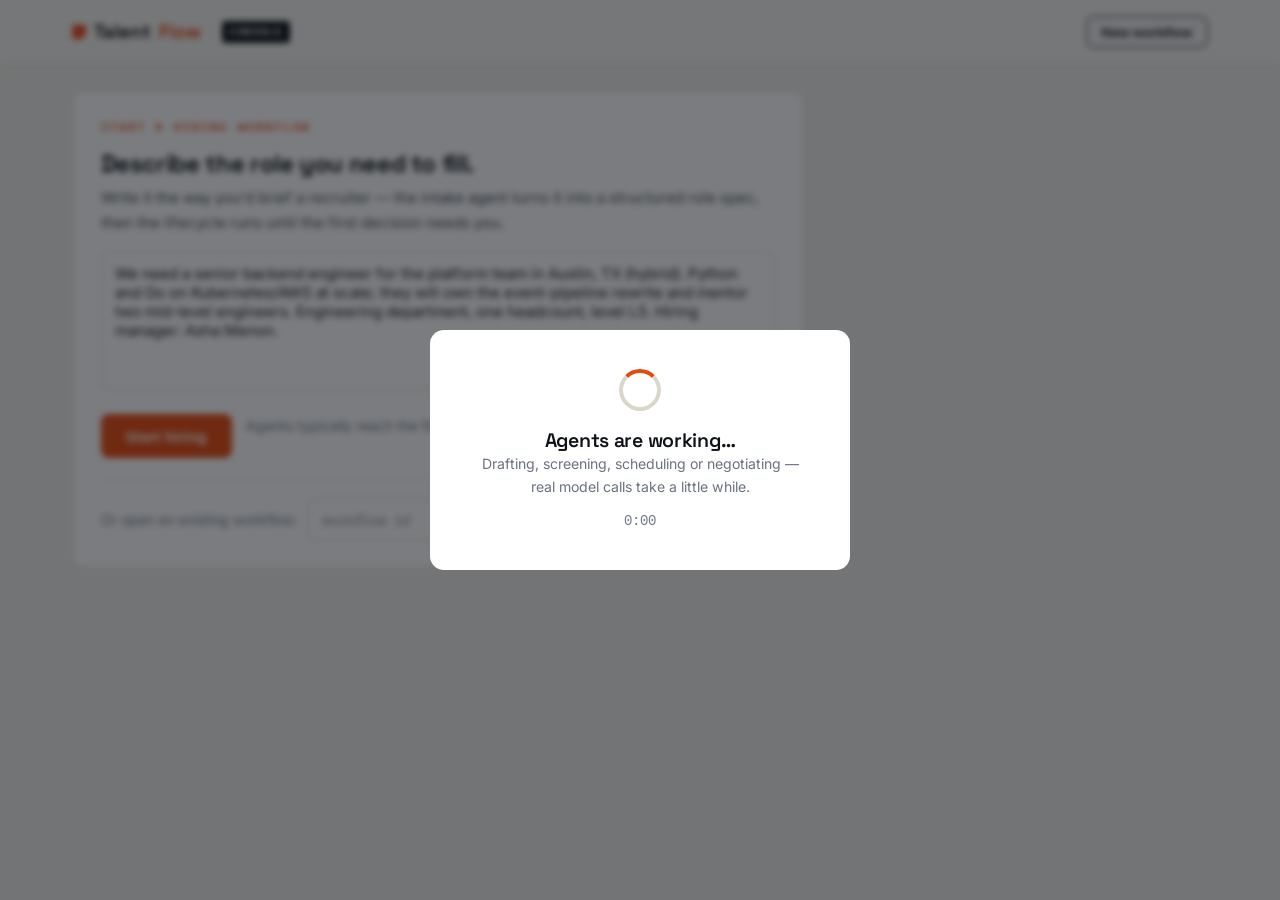
==== website/app/index.html @ c5341d3f "Add TalentFlow Console: product UI for running workflows and answering gates - website/app/: single-" ====
<!DOCTYPE html>
<html lang="en">
<head>
  <meta charset="UTF-8">
  <meta name="viewport" content="width=device-width, initial-scale=1.0">
  <title>Console — TalentFlow</title>
  <meta name="description" content="TalentFlow Console: run hiring workflows and answer human gates.">
  <link rel="preconnect" href="https://fonts.googleapis.com">
  <link href="https://fonts.googleapis.com/css2?family=Space+Grotesk:wght@500;600;700&family=Inter:wght@400;500;600&family=IBM+Plex+Mono:wght@400;600&display=swap" rel="stylesheet">
  <link rel="stylesheet" href="../assets/css/style.css">
  <link rel="stylesheet" href="app.css">
</head>
<body>

<header class="nav">
  <div class="wrap nav-inner">
    <a class="logo" href="../index.html"><span class="mark"></span>Talent<span class="tf-flow">Flow</span>&nbsp;<span class="console-tag">CONSOLE</span></a>
    <div class="console-meta">
      <span id="wf-badge" class="wf-badge" hidden></span>
      <button id="btn-new" class="btn btn-ghost btn-sm">New workflow</button>
    </div>
  </div>
</header>

<main class="wrap console-grid">

  <!-- LEFT: action area -->
  <div class="col-main">

    <!-- Start form -->
    <section id="panel-start" class="card panel" hidden>
      <span class="kicker">Start a hiring workflow</span>
      <h2 style="font-size:1.5rem">Describe the role you need to fill.</h2>
      <p class="muted small" style="margin:0.5rem 0 1rem">Write it the way you'd brief a recruiter — the intake agent
      turns it into a structured role spec, then the lifecycle runs until the first decision needs you.</p>
      <textarea id="brief" rows="6"></textarea>
      <div class="btn-row" style="margin-top:1rem">
        <button id="btn-start" class="btn btn-primary">Start hiring</button>
        <span class="muted small">Agents typically reach the first gate in 1–3 minutes.</span>
      </div>
      <div class="load-existing">
        <span class="muted small">Or open an existing workflow:</span>
        <input id="load-id" placeholder="workflow id" class="mono">
        <button id="btn-load" class="btn btn-ghost btn-sm">Open</button>
      </div>
    </section>

    <!-- Pending human action -->
    <section id="panel-action" class="card panel gate-panel" hidden>
      <div class="gate-head">
        <span class="kicker" style="margin-bottom:0.2rem">⏸ Your decision is needed</span>
        <h2 id="action-title" style="font-size:1.4rem"></h2>
        <p id="action-assignee" class="mono small muted"></p>
      </div>
      <p id="action-summary"></p>
      <div id="action-body"></div>
    </section>

    <!-- Outcome -->
    <section id="panel-outcome" class="card panel" hidden>
      <span class="kicker">Workflow complete</span>
      <h2 id="outcome-title" style="font-size:1.6rem"></h2>
      <p id="outcome-summary" style="margin-top:0.6rem"></p>
    </section>

    <!-- Timeline -->
    <section id="panel-timeline" class="card panel" hidden>
      <div class="panel-titlebar">
        <h3>Audit timeline</h3>
        <span id="timeline-stats" class="muted small"></span>
      </div>
      <div id="timeline" class="timeline"></div>
    </section>
  </div>

  <!-- RIGHT: pipeline + artifacts -->
  <aside class="col-side">
    <section id="panel-pipeline" class="card panel" hidden>
      <h3 style="margin-bottom:0.9rem">Pipeline</h3>
      <ol id="stepper" class="stepper"></ol>
    </section>
    <section id="panel-artifacts" class="card panel" hidden>
      <h3 style="margin-bottom:0.9rem">Artifacts</h3>
      <div id="artifacts"></div>
    </section>
  </aside>
</main>

<!-- Busy overlay -->
<div id="busy" class="busy" hidden>
  <div class="busy-card">
    <div class="spinner"></div>
    <h3 id="busy-msg">Agents are working…</h3>
    <p class="muted small">Drafting, screening, scheduling or negotiating — real model calls take a little while.</p>
    <p class="mono small" id="busy-timer">0:00</p>
  </div>
</div>

<div id="toast" class="toast" hidden></div>

<script src="app.js"></script>
</body>
</html>
---- website/assets/css/style.css ----
/* ============================================================
   TalentFlow — product site design system
   Editorial-industrial: paper ground, ink type, vermilion for
   human judgement, green for agent autonomy.
   ============================================================ */

:root {
  --paper: #f6f5f0;
  --card: #ffffff;
  --ink: #0e1116;
  --ink-soft: #3c424c;
  --muted: #6b7280;
  --line: #d9d6cb;
  --accent: #e8490f;          /* human gates / CTAs */
  --accent-dark: #c23a09;
  --agent: #0e8a5f;           /* autonomous agents */
  --agent-soft: #e3f2eb;
  --human-soft: #fdeae0;
  --system: #2563eb;
  --dark: #0e1116;
  --dark-card: #161b23;
  --dark-line: #2a313c;
  --dark-text: #e8e6df;
  --dark-muted: #9aa3b2;
  --radius: 10px;
  --maxw: 1180px;
  --font-display: "Space Grotesk", "Inter", system-ui, sans-serif;
  --font-body: "Inter", system-ui, -apple-system, sans-serif;
  --font-mono: "IBM Plex Mono", ui-monospace, "SF Mono", Menlo, monospace;
}

* { box-sizing: border-box; margin: 0; padding: 0; }

html { scroll-behavior: smooth; }

body {
  font-family: var(--font-body);
  background: var(--paper);
  color: var(--ink);
  line-height: 1.65;
  font-size: 16.5px;
  -webkit-font-smoothing: antialiased;
}

img, svg { max-width: 100%; }

a { color: inherit; }

::selection { background: var(--accent); color: #fff; }

/* ---------- typography ---------- */

h1, h2, h3, h4 { font-family: var(--font-display); line-height: 1.12; letter-spacing: -0.015em; }
h1 { font-size: clamp(2.4rem, 5.4vw, 4.1rem); font-weight: 700; }
h2 { font-size: clamp(1.7rem, 3.2vw, 2.5rem); font-weight: 700; }
h3 { font-size: 1.22rem; font-weight: 600; }
h4 { font-size: 1.02rem; font-weight: 600; }

.kicker {
  font-family: var(--font-mono);
  font-size: 0.74rem;
  font-weight: 600;
  letter-spacing: 0.18em;
  text-transform: uppercase;
  color: var(--accent);
  display: block;
  margin-bottom: 0.9rem;
}

.lede { font-size: 1.18rem; color: var(--ink-soft); max-width: 46em; }

.muted { color: var(--muted); }
.small { font-size: 0.88rem; }

code, .mono { font-family: var(--font-mono); font-size: 0.86em; }

/* ---------- layout primitives ---------- */

.wrap { max-width: var(--maxw); margin: 0 auto; padding: 0 1.4rem; }

section { padding: 4.6rem 0; }
section.tight { padding: 3rem 0; }

.section-head { max-width: 52em; margin-bottom: 2.6rem; }
.section-head p { margin-top: 0.9rem; color: var(--ink-soft); }

.grid { display: grid; gap: 1.1rem; }
.cols-2 { grid-template-columns: repeat(2, 1fr); }
.cols-3 { grid-template-columns: repeat(3, 1fr); }
.cols-4 { grid-template-columns: repeat(4, 1fr); }

@media (max-width: 980px) {
  .cols-3, .cols-4 { grid-template-columns: repeat(2, 1fr); }
}
@media (max-width: 640px) {
  .cols-2, .cols-3, .cols-4 { grid-template-columns: 1fr; }
  section { padding: 3.2rem 0; }
}

/* ---------- nav ---------- */

.nav {
  position: sticky; top: 0; z-index: 50;
  background: rgba(246, 245, 240, 0.92);
  backdrop-filter: blur(8px);
  border-bottom: 1px solid var(--line);
}

.nav-inner {
  display: flex; align-items: center; justify-content: space-between;
  height: 64px;
}

.logo {
  font-family: var(--font-display);
  font-weight: 700; font-size: 1.18rem; text-decoration: none;
  display: flex; align-items: center; gap: 0.5rem;
}
.logo .mark {
  width: 14px; height: 14px; background: var(--accent);
  display: inline-block; clip-path: polygon(0 0, 100% 0, 100% 65%, 65% 100%, 0 100%);
}
.logo .tf-flow { color: var(--accent); }

.nav-links { display: flex; align-items: center; gap: 1.7rem; list-style: none; }
.nav-links a {
  text-decoration: none; font-size: 0.93rem; font-weight: 500; color: var(--ink-soft);
  padding: 0.3rem 0; border-bottom: 2px solid transparent;
}
.nav-links a:hover { color: var(--ink); }
.nav-links a.active { color: var(--ink); border-bottom-color: var(--accent); }

.nav-toggle { display: none; background: none; border: 1px solid var(--line); border-radius: 6px;
  font-size: 1.2rem; padding: 0.15rem 0.6rem; cursor: pointer; }

@media (max-width: 860px) {
  .nav-toggle { display: block; }
  .nav-links {
    display: none; position: absolute; top: 64px; left: 0; right: 0;
    flex-direction: column; align-items: flex-start; gap: 0;
    background: var(--paper); border-bottom: 1px solid var(--line); padding: 0.6rem 1.4rem 1rem;
  }
  .nav-links.open { display: flex; }
  .nav-links li { width: 100%; }
  .nav-links a { display: block; padding: 0.65rem 0; }
}

/* ---------- buttons ---------- */

.btn {
  display: inline-block; text-decoration: none; font-weight: 600; font-size: 0.95rem;
  padding: 0.78rem 1.5rem; border-radius: 8px; border: 1.5px solid transparent;
  transition: transform 0.12s ease, background 0.12s ease;
}
.btn:hover { transform: translateY(-1px); }
.btn-primary { background: var(--accent); color: #fff; }
.btn-primary:hover { background: var(--accent-dark); }
.btn-ghost { border-color: var(--ink); color: var(--ink); }
.btn-ghost:hover { background: var(--ink); color: var(--paper); }
.btn-row { display: flex; gap: 0.9rem; flex-wrap: wrap; }

.dark .btn-ghost { border-color: var(--dark-text); color: var(--dark-text); }
.dark .btn-ghost:hover { background: var(--dark-text); color: var(--ink); }

/* ---------- hero ---------- */

.hero { padding: 6rem 0 4.5rem; border-bottom: 1px solid var(--line); }
.hero h1 { max-width: 13.5em; margin-bottom: 1.3rem; }
.hero h1 em { font-style: normal; color: var(--accent); }
.hero .lede { margin-bottom: 2.2rem; }

.page-hero { padding: 4.6rem 0 3.4rem; border-bottom: 1px solid var(--line); }
.page-hero h1 { font-size: clamp(2rem, 4.2vw, 3.2rem); margin-bottom: 1rem; max-width: 17em; }

/* ---------- stat strip ---------- */

.stats { display: grid; grid-template-columns: repeat(4, 1fr); border: 1px solid var(--line);
  border-radius: var(--radius); overflow: hidden; background: var(--card); }
.stat { padding: 1.5rem 1.4rem; border-left: 1px solid var(--line); }
.stat:first-child { border-left: none; }
.stat .num { font-family: var(--font-display); font-size: 2rem; font-weight: 700; display: block; }
.stat .num span { color: var(--accent); }
.stat .lbl { font-size: 0.86rem; color: var(--muted); }
@media (max-width: 860px) {
  .stats { grid-template-columns: repeat(2, 1fr); }
  .stat:nth-child(3) { border-left: none; }
  .stat { border-top: 1px solid var(--line); }
  .stat:nth-child(-n+2) { border-top: none; }
}

/* ---------- cards ---------- */

.card {
  background: var(--card); border: 1px solid var(--line); border-radius: var(--radius);
  padding: 1.5rem 1.45rem;
}
.card h3 { margin-bottom: 0.55rem; }
.card p { font-size: 0.94rem; color: var(--ink-soft); }
.card .tag-row { margin-top: 0.9rem; }

.card-num {
  font-family: var(--font-mono); font-size: 0.78rem; color: var(--muted);
  display: block; margin-bottom: 0.7rem;
}

/* ---------- tags / chips ---------- */

.tag {
  display: inline-block; font-family: var(--font-mono); font-size: 0.7rem; font-weight: 600;
  letter-spacing: 0.06em; text-transform: uppercase; padding: 0.22rem 0.55rem;
  border-radius: 99px; margin: 0 0.3rem 0.3rem 0;
}
.tag-agent { background: var(--agent-soft); color: var(--agent); }
.tag-human { background: var(--human-soft); color: var(--accent-dark); }
.tag-system { background: #e4ecfb; color: var(--system); }
.tag-plain { background: #ecebe4; color: var(--ink-soft); }

/* ---------- lifecycle flow diagram ---------- */

.flow { display: grid; gap: 0.7rem; }
.flow-step {
  display: grid; grid-template-columns: 52px 1fr auto; gap: 1.1rem; align-items: center;
  background: var(--card); border: 1px solid var(--line); border-radius: var(--radius);
  padding: 1rem 1.2rem; position: relative;
}
.flow-step::after {
  content: "▾"; position: absolute; left: 24px; bottom: -1.05rem; color: var(--muted);
  font-size: 0.85rem; z-index: 1;
}
.flow-step:last-child::after { content: none; }
.flow-idx {
  font-family: var(--font-mono); font-weight: 600; font-size: 0.85rem;
  width: 42px; height: 42px; border-radius: 50%; display: flex; align-items: center;
  justify-content: center; border: 1.5px solid var(--ink); background: var(--paper);
}
.flow-step.is-human .flow-idx { border-color: var(--accent); color: var(--accent-dark); background: var(--human-soft); }
.flow-step.is-agent .flow-idx { border-color: var(--agent); color: var(--agent); background: var(--agent-soft); }
.flow-body h4 { margin-bottom: 0.15rem; }
.flow-body p { font-size: 0.9rem; color: var(--ink-soft); }
.flow-side { text-align: right; }
@media (max-width: 700px) {
  .flow-step { grid-template-columns: 42px 1fr; }
  .flow-side { display: none; }
}

/* ---------- gate (HITL) blocks ---------- */

.gate {
  border-left: 4px solid var(--accent); background: var(--card);
  border-radius: 0 var(--radius) var(--radius) 0; border-top: 1px solid var(--line);
  border-right: 1px solid var(--line); border-bottom: 1px solid var(--line);
  padding: 1.3rem 1.4rem;
}
.gate h3 { display: flex; gap: 0.55rem; align-items: baseline; }
.gate .gate-owner { font-family: var(--font-mono); font-size: 0.74rem; color: var(--muted); text-transform: uppercase; letter-spacing: 0.1em; }
.gate p { font-size: 0.93rem; color: var(--ink-soft); margin-top: 0.45rem; }
.gate code { background: #f1efe7; padding: 0.1rem 0.35rem; border-radius: 4px; }

/* ---------- dark sections ---------- */

.dark { background: var(--dark); color: var(--dark-text); }
.dark .kicker { color: #ff7a45; }
.dark .lede, .dark .section-head p { color: var(--dark-muted); }
.dark .card { background: var(--dark-card); border-color: var(--dark-line); }
.dark .card p { color: var(--dark-muted); }
.dark .muted { color: var(--dark-muted); }
.dark table th { color: var(--dark-muted); border-color: var(--dark-line); }
.dark table td { border-color: var(--dark-line); }

/* ---------- code blocks ---------- */

pre {
  background: #10151c; color: #dbe3ee; border-radius: var(--radius);
  border: 1px solid #232b36; padding: 1.2rem 1.3rem; overflow-x: auto;
  font-family: var(--font-mono); font-size: 0.82rem; line-height: 1.6;
}
pre .c { color: #6f7d92; }   /* comment */
pre .k { color: #ff8a5c; }   /* keyword */
pre .s { color: #8fd6b3; }   /* string */
pre .f { color: #9bbcf2; }   /* function/field */

.codecap {
  font-family: var(--font-mono); font-size: 0.74rem; color: var(--muted);
  margin: 0.5rem 0 1.6rem; letter-spacing: 0.04em;
}

/* ---------- terminal mock ---------- */

.term {
  background: #0c1117; border-radius: var(--radius); border: 1px solid #222a35;
  overflow: hidden; box-shadow: 0 18px 50px -22px rgba(14, 17, 22, 0.55);
}
.term-bar { background: #161d27; padding: 0.55rem 1rem; display: flex; gap: 0.45rem; align-items: center; }
.term-bar i { width: 11px; height: 11px; border-radius: 50%; background: #2c3543; display: inline-block; }
.term-bar i:first-child { background: #e8490f; }
.term-bar span { font-family: var(--font-mono); font-size: 0.72rem; color: #5d6b7e; margin-left: 0.6rem; }
.term pre { border: none; border-radius: 0; margin: 0; background: transparent; font-size: 0.79rem; }
.term .g { color: #4cc38a; } .term .y { color: #f5b042; } .term .b { color: #6ea8fe; } .term .dim { color: #5d6b7e; }

/* ---------- tables ---------- */

table { width: 100%; border-collapse: collapse; font-size: 0.93rem; }
th {
  text-align: left; font-family: var(--font-mono); font-size: 0.72rem; font-weight: 600;
  text-transform: uppercase; letter-spacing: 0.1em; color: var(--muted);
  padding: 0.7rem 0.9rem; border-bottom: 2px solid var(--ink);
}
td { padding: 0.78rem 0.9rem; border-bottom: 1px solid var(--line); vertical-align: top; }
tr:last-child td { border-bottom: none; }
.table-card { background: var(--card); border: 1px solid var(--line); border-radius: var(--radius);
  padding: 0.4rem 0.6rem; overflow-x: auto; }
td strong { font-weight: 600; }

/* ---------- split layout ---------- */

.split { display: grid; grid-template-columns: 1fr 1fr; gap: 2.6rem; align-items: center; }
.split.wide-left { grid-template-columns: 1.25fr 1fr; }
@media (max-width: 900px) { .split, .split.wide-left { grid-template-columns: 1fr; } }

/* ---------- pricing ---------- */

.price-card { display: flex; flex-direction: column; }
.price-card .price { font-family: var(--font-display); font-size: 2.1rem; font-weight: 700; margin: 0.7rem 0 0.2rem; }
.price-card .per { color: var(--muted); font-size: 0.85rem; margin-bottom: 1rem; }
.price-card ul { list-style: none; margin: 0.6rem 0 1.4rem; flex: 1; }
.price-card li { font-size: 0.92rem; padding: 0.42rem 0 0.42rem 1.5rem; position: relative; color: var(--ink-soft); }
.price-card li::before { content: "—"; position: absolute; left: 0; color: var(--accent); font-weight: 700; }
.price-card.featured { border: 2px solid var(--accent); position: relative; }
.price-card.featured::before {
  content: "MOST POPULAR"; position: absolute; top: -11px; left: 1.3rem;
  background: var(--accent); color: #fff; font-family: var(--font-mono);
  font-size: 0.64rem; letter-spacing: 0.12em; padding: 0.18rem 0.6rem; border-radius: 99px;
}

/* ---------- FAQ ---------- */

details {
  background: var(--card); border: 1px solid var(--line); border-radius: var(--radius);
  padding: 1.05rem 1.3rem; margin-bottom: 0.7rem;
}
summary { font-weight: 600; cursor: pointer; font-family: var(--font-display); }
details p { margin-top: 0.7rem; color: var(--ink-soft); font-size: 0.95rem; }

/* ---------- CTA band ---------- */

.cta-band { background: var(--ink); color: var(--dark-text); border-radius: 14px; padding: 3.2rem 3rem;
  display: flex; justify-content: space-between; align-items: center; gap: 2rem; flex-wrap: wrap; }
.cta-band h2 { color: #fff; max-width: 16em; }
.cta-band p { color: var(--dark-muted); margin-top: 0.6rem; }

/* ---------- footer ---------- */

footer { background: var(--dark); color: var(--dark-muted); padding: 3.2rem 0 2.4rem; margin-top: 4rem; }
.foot-grid { display: grid; grid-template-columns: 2fr 1fr 1fr 1fr; gap: 2rem; margin-bottom: 2.4rem; }
footer h4 { color: var(--dark-text); font-size: 0.85rem; text-transform: uppercase; letter-spacing: 0.1em; margin-bottom: 0.8rem; }
footer ul { list-style: none; }
footer li { margin-bottom: 0.45rem; }
footer a { color: var(--dark-muted); text-decoration: none; font-size: 0.92rem; }
footer a:hover { color: #fff; }
.foot-note { border-top: 1px solid var(--dark-line); padding-top: 1.4rem; font-size: 0.82rem; display: flex; justify-content: space-between; flex-wrap: wrap; gap: 0.8rem; }
@media (max-width: 800px) { .foot-grid { grid-template-columns: 1fr 1fr; } }

/* ---------- reveal animation ---------- */

.reveal { opacity: 0; transform: translateY(14px); transition: opacity 0.55s ease, transform 0.55s ease; }
.reveal.in { opacity: 1; transform: none; }
@media (prefers-reduced-motion: reduce) { .reveal { opacity: 1; transform: none; transition: none; } }

/* ---------- misc ---------- */

.legend { display: flex; gap: 1.4rem; flex-wrap: wrap; margin: 1.2rem 0 2rem; font-size: 0.85rem; color: var(--ink-soft); }
.legend i { width: 11px; height: 11px; border-radius: 3px; display: inline-block; margin-right: 0.45rem; }
.legend .i-agent { background: var(--agent); }
.legend .i-human { background: var(--accent); }
.legend .i-system { background: var(--system); }

.divider { border: none; border-top: 1px solid var(--line); margin: 0; }

.anchor-offset { scroll-margin-top: 90px; }

/* Console link in the top nav */
.nav-links .nav-console { color: var(--accent-dark); font-weight: 600; }
.nav-links .nav-console:hover { color: var(--accent); }
---- website/app/app.css ----
/* TalentFlow Console — app-specific styles on top of the site design system */

body { background: #efeee8; }

.console-tag {
  font-family: var(--font-mono); font-size: 0.62rem; letter-spacing: 0.14em;
  background: var(--ink); color: #fff; padding: 0.18rem 0.5rem; border-radius: 4px;
}

.console-meta { display: flex; align-items: center; gap: 0.8rem; }
.wf-badge { font-family: var(--font-mono); font-size: 0.78rem; background: var(--card);
  border: 1px solid var(--line); border-radius: 6px; padding: 0.3rem 0.6rem; }
.btn-sm { padding: 0.45rem 0.9rem; font-size: 0.85rem; }

.console-grid {
  display: grid; grid-template-columns: 1.9fr 1fr; gap: 1.2rem;
  padding-top: 1.6rem; padding-bottom: 3rem; align-items: start;
}
@media (max-width: 920px) { .console-grid { grid-template-columns: 1fr; } }

.col-main, .col-side { display: grid; gap: 1.2rem; }

.panel { padding: 1.6rem 1.7rem; }
.panel-titlebar { display: flex; justify-content: space-between; align-items: baseline; margin-bottom: 0.8rem; }

textarea, input, select {
  width: 100%; font-family: var(--font-body); font-size: 0.95rem;
  border: 1.5px solid var(--line); border-radius: 8px; padding: 0.7rem 0.85rem;
  background: #fff; color: var(--ink); resize: vertical;
}
textarea:focus, input:focus, select:focus { outline: 2px solid var(--accent); border-color: transparent; }

.load-existing { display: flex; gap: 0.6rem; align-items: center; margin-top: 1.3rem;
  padding-top: 1.1rem; border-top: 1px dashed var(--line); flex-wrap: wrap; }
.load-existing input { width: 220px; }

/* gate panel */
.gate-panel { border-left: 5px solid var(--accent); }
#action-summary { color: var(--ink-soft); margin: 0.6rem 0 1rem; }

.jd-box {
  background: #fff; border: 1px solid var(--line); border-radius: 8px;
  padding: 1.1rem 1.3rem; max-height: 420px; overflow-y: auto; margin-bottom: 1.1rem;
  font-size: 0.92rem;
}
.jd-box h1, .jd-box h2, .jd-box h3 { font-size: 1.05rem; margin: 0.9rem 0 0.35rem; }
.jd-box ul { margin: 0.3rem 0 0.6rem 1.2rem; }
.jd-box p { margin: 0.45rem 0; }

.field-row { display: flex; gap: 0.8rem; align-items: center; margin: 0.7rem 0; flex-wrap: wrap; }
.field-row label { font-size: 0.88rem; font-weight: 600; }
.field-row input { width: 160px; }

.cand-card {
  background: #fff; border: 1px solid var(--line); border-radius: 8px;
  padding: 0.9rem 1.1rem; margin-bottom: 0.7rem;
}
.cand-card .cand-top { display: flex; justify-content: space-between; align-items: baseline; gap: 0.8rem; flex-wrap: wrap; }
.cand-card h4 { font-size: 1rem; }
.cand-card .score { font-family: var(--font-mono); font-size: 0.8rem; color: var(--agent); font-weight: 600; }
.cand-card p { font-size: 0.86rem; color: var(--ink-soft); margin-top: 0.3rem; }
.cand-card .check { display: flex; gap: 0.5rem; align-items: center; margin-top: 0.5rem; }
.cand-card .check input { width: auto; }

/* scorecard grid */
.score-table { width: 100%; border-collapse: collapse; font-size: 0.85rem; margin-bottom: 1rem; }
.score-table th { font-size: 0.66rem; padding: 0.45rem 0.5rem; }
.score-table td { padding: 0.35rem 0.4rem; border-bottom: 1px solid var(--line); }
.score-table select, .score-table input { padding: 0.35rem 0.5rem; font-size: 0.84rem; }
.score-fill-note { font-size: 0.82rem; color: var(--muted); margin-bottom: 0.8rem; }

/* negotiation log */
.nego-log { background: #fff; border: 1px solid var(--line); border-radius: 8px;
  padding: 0.8rem 1rem; font-size: 0.86rem; color: var(--ink-soft); margin-bottom: 1rem; }

/* stepper */
.stepper { list-style: none; }
.stepper li {
  position: relative; padding: 0.42rem 0 0.42rem 1.9rem; font-size: 0.9rem; color: var(--muted);
}
.stepper li::before {
  content: ""; position: absolute; left: 0.45rem; top: 0.78rem;
  width: 9px; height: 9px; border-radius: 50%; background: var(--line);
}
.stepper li::after {
  content: ""; position: absolute; left: 0.78rem; top: 1.45rem; bottom: -0.5rem; width: 1.5px; background: var(--line);
}
.stepper li:last-child::after { display: none; }
.stepper li.done { color: var(--ink-soft); }
.stepper li.done::before { background: var(--agent); }
.stepper li.current { color: var(--ink); font-weight: 600; }
.stepper li.current::before { background: var(--accent); box-shadow: 0 0 0 4px var(--human-soft); }

/* artifacts */
.artifact { margin-bottom: 0.9rem; }
.artifact h4 { font-size: 0.78rem; text-transform: uppercase; letter-spacing: 0.08em; color: var(--muted); margin-bottom: 0.3rem; }
.artifact .mono { font-size: 0.82rem; }

/* timeline */
.timeline { max-height: 460px; overflow-y: auto; }
.tl-row { display: grid; grid-template-columns: 64px 110px 70px 1fr; gap: 0.7rem;
  padding: 0.45rem 0; border-bottom: 1px solid #eceade; font-size: 0.84rem; align-items: baseline; }
.tl-row .t { font-family: var(--font-mono); font-size: 0.74rem; color: var(--muted); }
.tl-row .stage { font-family: var(--font-mono); font-size: 0.74rem; color: var(--ink-soft); }
.tl-actor { font-family: var(--font-mono); font-size: 0.68rem; font-weight: 600; text-transform: uppercase;
  padding: 0.1rem 0.45rem; border-radius: 99px; justify-self: start; }
.tl-actor.agent { background: var(--agent-soft); color: var(--agent); }
.tl-actor.human { background: var(--human-soft); color: var(--accent-dark); }
.tl-actor.system { background: #e4ecfb; color: var(--system); }
.tl-row .what { color: var(--ink-soft); }
.tl-row .what strong { color: var(--ink); font-weight: 600; }

/* busy overlay */
.busy { position: fixed; inset: 0; background: rgba(14, 17, 22, 0.55); backdrop-filter: blur(3px);
  display: flex; align-items: center; justify-content: center; z-index: 100; }
.busy-card { background: var(--card); border-radius: 14px; padding: 2.4rem 3rem; text-align: center; max-width: 420px; }
.spinner { width: 42px; height: 42px; border: 4px solid var(--line); border-top-color: var(--accent);
  border-radius: 50%; margin: 0 auto 1.2rem; animation: spin 0.9s linear infinite; }
@keyframes spin { to { transform: rotate(360deg); } }
#busy-timer { margin-top: 0.6rem; color: var(--muted); }

/* toast */
.toast { position: fixed; bottom: 1.4rem; left: 50%; transform: translateX(-50%);
  background: var(--ink); color: #fff; padding: 0.8rem 1.3rem; border-radius: 8px;
  font-size: 0.9rem; z-index: 110; max-width: 90vw; }
.toast.error { background: #9b1c1c; }

.outcome-hired { color: var(--agent); }
.outcome-other { color: var(--accent-dark); }
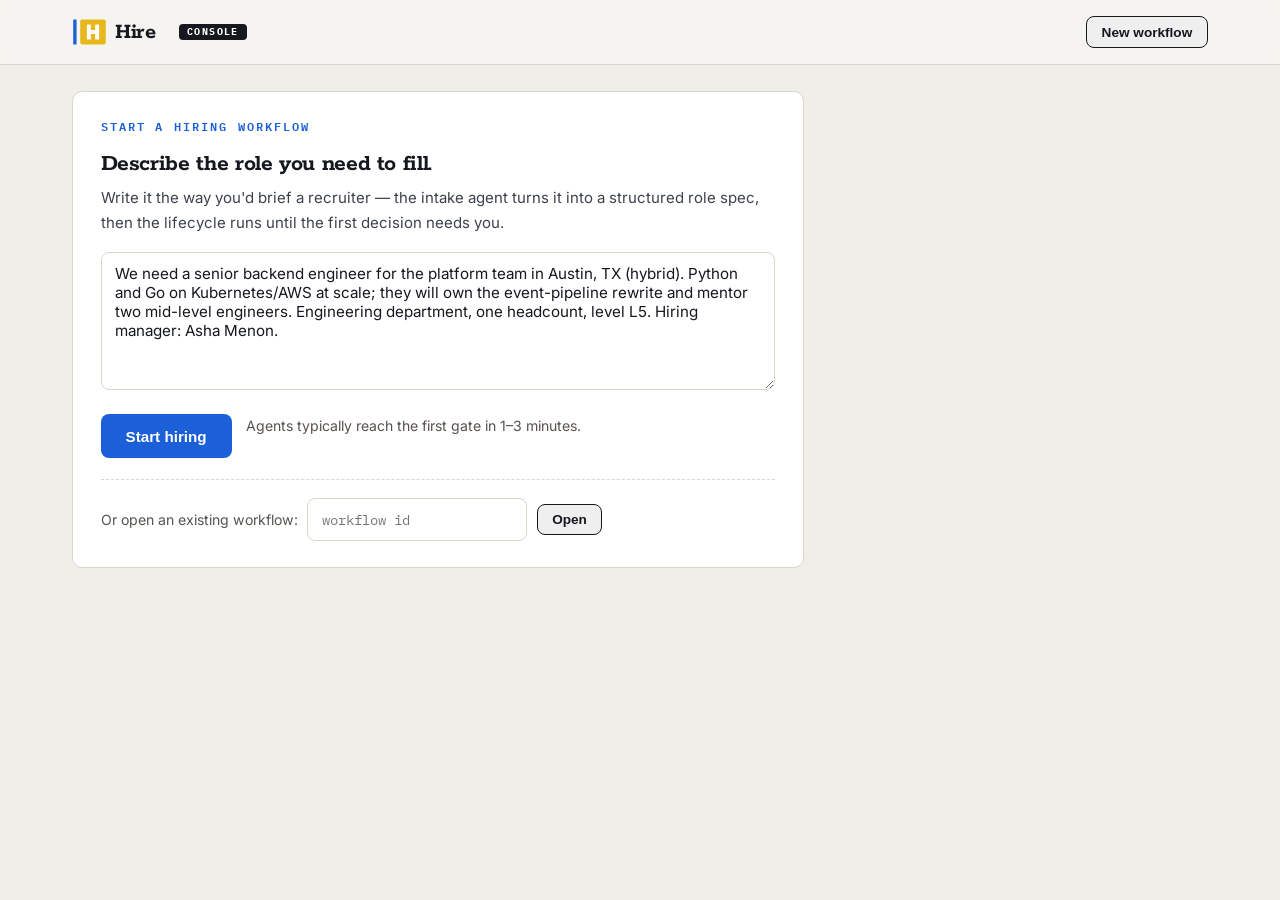
==== commit 9265040d: "Rebrand site to "Hire": new palette, Rokkitt, logo marks, motion - Apply approved 6-color palette (b" ====
--- a/website/app/index.html
+++ b/website/app/index.html
@@ -3,10 +3,12 @@
 <head>
   <meta charset="UTF-8">
   <meta name="viewport" content="width=device-width, initial-scale=1.0">
-  <title>Console — TalentFlow</title>
-  <meta name="description" content="TalentFlow Console: run hiring workflows and answer human gates.">
+  <title>Console — Hire</title>
+  <meta name="description" content="Hire Console: run hiring workflows and answer human gates.">
   <link rel="preconnect" href="https://fonts.googleapis.com">
-  <link href="https://fonts.googleapis.com/css2?family=Space+Grotesk:wght@500;600;700&family=Inter:wght@400;500;600&family=IBM+Plex+Mono:wght@400;600&display=swap" rel="stylesheet">
+  <link href="https://fonts.googleapis.com/css2?family=Rokkitt:wght@500;600;700;800&family=Inter:wght@400;500;600&family=IBM+Plex+Mono:wght@400;600&display=swap" rel="stylesheet">
+  <link rel="icon" type="image/svg+xml" href="../assets/brand/logo-favicon.svg">
+  <link rel="apple-touch-icon" href="../assets/brand/logo-favicon.svg">
   <link rel="stylesheet" href="../assets/css/style.css">
   <link rel="stylesheet" href="app.css">
 </head>
@@ -14,7 +16,7 @@
 
 <header class="nav">
   <div class="wrap nav-inner">
-    <a class="logo" href="../index.html"><span class="mark"></span>Talent<span class="tf-flow">Flow</span>&nbsp;<span class="console-tag">CONSOLE</span></a>
+    <a class="logo" href="../index.html"><img class="brand-mark" src="../assets/brand/logo-mark.svg" alt="" width="34" height="30"><span class="brand-word">Hire</span>&nbsp;<span class="console-tag">CONSOLE</span></a>
     <div class="console-meta">
       <span id="wf-badge" class="wf-badge" hidden></span>
       <button id="btn-new" class="btn btn-ghost btn-sm">New workflow</button>
@@ -92,6 +94,7 @@
     <div class="spinner"></div>
     <h3 id="busy-msg">Agents are working…</h3>
     <p class="muted small">Drafting, screening, scheduling or negotiating — real model calls take a little while.</p>
+    <p class="mono small busy-detail" id="busy-detail" hidden></p>
     <p class="mono small" id="busy-timer">0:00</p>
   </div>
 </div>
--- a/website/assets/css/style.css
+++ b/website/assets/css/style.css
@@ -1,35 +1,56 @@
 /* ============================================================
-   TalentFlow — product site design system
-   Editorial-industrial: paper ground, ink type, vermilion for
-   human judgement, green for agent autonomy.
+   Hire — product site design system
+   Editorial-industrial: paper ground, ink type, gold for the
+   human gates, green for agent autonomy, blue as the brand line.
+   Palette: blue #1B5FD9 · gold #E8B71D · green #3F6F54 ·
+            sky #6E91C8 · stone #57534E · ink #15181E
    ============================================================ */
 
 :root {
   --paper: #f6f5f0;
   --card: #ffffff;
-  --ink: #0e1116;
+  --ink: #15181E;
   --ink-soft: #3c424c;
-  --muted: #6b7280;
+  --muted: #57534E;           /* stone */
   --line: #d9d6cb;
-  --accent: #e8490f;          /* human gates / CTAs */
-  --accent-dark: #c23a09;
-  --agent: #0e8a5f;           /* autonomous agents */
-  --agent-soft: #e3f2eb;
-  --human-soft: #fdeae0;
-  --system: #2563eb;
-  --dark: #0e1116;
-  --dark-card: #161b23;
+
+  --brand: #1B5FD9;           /* blue — brand line, primary action */
+  --brand-dark: #1647a8;
+  --brand-soft: #e6eefb;
+
+  --accent: #1B5FD9;          /* primary CTA / highlight = brand blue */
+  --accent-dark: #1647a8;
+
+  --gold: #E8B71D;            /* human gates / judgement */
+  --gold-dark: #b88c0d;
+  --human-soft: #fbf0cf;
+
+  --agent: #3F6F54;           /* autonomous agents */
+  --agent-soft: #e4efe8;
+
+  --system: #6E91C8;          /* sky — system / integration */
+  --system-soft: #e6edf7;
+
+  --dark: #15181E;
+  --dark-card: #1c2129;
   --dark-line: #2a313c;
   --dark-text: #e8e6df;
   --dark-muted: #9aa3b2;
   --radius: 10px;
   --maxw: 1180px;
-  --font-display: "Space Grotesk", "Inter", system-ui, sans-serif;
+  --font-display: "Rokkitt", Georgia, "Times New Roman", serif;
+  --font-brand: "Rokkitt", Georgia, serif;
   --font-body: "Inter", system-ui, -apple-system, sans-serif;
   --font-mono: "IBM Plex Mono", ui-monospace, "SF Mono", Menlo, monospace;
 }
 
 * { box-sizing: border-box; margin: 0; padding: 0; }
+
+/* The `hidden` attribute must always win, even over class rules that set a
+   `display` value (e.g. flex/grid overlays). Without this, an author rule like
+   `.busy { display: flex }` outranks the UA `[hidden]` rule and the element
+   stays visible despite hidden=true. */
+[hidden] { display: none !important; }
 
 html { scroll-behavior: smooth; }
 
@@ -112,15 +133,12 @@
 }
 
 .logo {
-  font-family: var(--font-display);
-  font-weight: 700; font-size: 1.18rem; text-decoration: none;
-  display: flex; align-items: center; gap: 0.5rem;
-}
-.logo .mark {
-  width: 14px; height: 14px; background: var(--accent);
-  display: inline-block; clip-path: polygon(0 0, 100% 0, 100% 65%, 65% 100%, 0 100%);
-}
-.logo .tf-flow { color: var(--accent); }
+  font-family: var(--font-brand);
+  font-weight: 700; font-size: 1.42rem; text-decoration: none;
+  display: flex; align-items: center; gap: 0.5rem; line-height: 1;
+}
+.logo .brand-mark { height: 30px; width: auto; display: block; }
+.logo .brand-word { letter-spacing: -0.01em; }
 
 .nav-links { display: flex; align-items: center; gap: 1.7rem; list-style: none; }
 .nav-links a {
@@ -211,8 +229,8 @@
   border-radius: 99px; margin: 0 0.3rem 0.3rem 0;
 }
 .tag-agent { background: var(--agent-soft); color: var(--agent); }
-.tag-human { background: var(--human-soft); color: var(--accent-dark); }
-.tag-system { background: #e4ecfb; color: var(--system); }
+.tag-human { background: var(--human-soft); color: var(--gold-dark); }
+.tag-system { background: var(--system-soft); color: #3a567f; }
 .tag-plain { background: #ecebe4; color: var(--ink-soft); }
 
 /* ---------- lifecycle flow diagram ---------- */
@@ -233,7 +251,7 @@
   width: 42px; height: 42px; border-radius: 50%; display: flex; align-items: center;
   justify-content: center; border: 1.5px solid var(--ink); background: var(--paper);
 }
-.flow-step.is-human .flow-idx { border-color: var(--accent); color: var(--accent-dark); background: var(--human-soft); }
+.flow-step.is-human .flow-idx { border-color: var(--gold); color: var(--gold-dark); background: var(--human-soft); }
 .flow-step.is-agent .flow-idx { border-color: var(--agent); color: var(--agent); background: var(--agent-soft); }
 .flow-body h4 { margin-bottom: 0.15rem; }
 .flow-body p { font-size: 0.9rem; color: var(--ink-soft); }
@@ -246,7 +264,7 @@
 /* ---------- gate (HITL) blocks ---------- */
 
 .gate {
-  border-left: 4px solid var(--accent); background: var(--card);
+  border-left: 4px solid var(--gold); background: var(--card);
   border-radius: 0 var(--radius) var(--radius) 0; border-top: 1px solid var(--line);
   border-right: 1px solid var(--line); border-bottom: 1px solid var(--line);
   padding: 1.3rem 1.4rem;
@@ -259,7 +277,7 @@
 /* ---------- dark sections ---------- */
 
 .dark { background: var(--dark); color: var(--dark-text); }
-.dark .kicker { color: #ff7a45; }
+.dark .kicker { color: var(--system); }
 .dark .lede, .dark .section-head p { color: var(--dark-muted); }
 .dark .card { background: var(--dark-card); border-color: var(--dark-line); }
 .dark .card p { color: var(--dark-muted); }
@@ -292,7 +310,7 @@
 }
 .term-bar { background: #161d27; padding: 0.55rem 1rem; display: flex; gap: 0.45rem; align-items: center; }
 .term-bar i { width: 11px; height: 11px; border-radius: 50%; background: #2c3543; display: inline-block; }
-.term-bar i:first-child { background: #e8490f; }
+.term-bar i:first-child { background: var(--gold); }
 .term-bar span { font-family: var(--font-mono); font-size: 0.72rem; color: #5d6b7e; margin-left: 0.6rem; }
 .term pre { border: none; border-radius: 0; margin: 0; background: transparent; font-size: 0.79rem; }
 .term .g { color: #4cc38a; } .term .y { color: #f5b042; } .term .b { color: #6ea8fe; } .term .dim { color: #5d6b7e; }
@@ -371,7 +389,7 @@
 .legend { display: flex; gap: 1.4rem; flex-wrap: wrap; margin: 1.2rem 0 2rem; font-size: 0.85rem; color: var(--ink-soft); }
 .legend i { width: 11px; height: 11px; border-radius: 3px; display: inline-block; margin-right: 0.45rem; }
 .legend .i-agent { background: var(--agent); }
-.legend .i-human { background: var(--accent); }
+.legend .i-human { background: var(--gold); }
 .legend .i-system { background: var(--system); }
 
 .divider { border: none; border-top: 1px solid var(--line); margin: 0; }
@@ -379,5 +397,61 @@
 .anchor-offset { scroll-margin-top: 90px; }
 
 /* Console link in the top nav */
-.nav-links .nav-console { color: var(--accent-dark); font-weight: 600; }
-.nav-links .nav-console:hover { color: var(--accent); }
+.nav-links .nav-console { color: var(--brand); font-weight: 600; }
+.nav-links .nav-console:hover { color: var(--brand-dark); }
+
+/* ============================================================
+   Motion — subtle "live system" cues. All guarded by
+   prefers-reduced-motion so it stays calm where requested.
+   ============================================================ */
+
+/* Brand flow-line: a thread of the palette pulling left→right.
+   Drop <div class="flowline"></div> wherever a living line helps. */
+.flowline {
+  height: 3px; border-radius: 99px; border: none; margin: 0;
+  background: linear-gradient(90deg,
+    var(--brand) 0%, var(--system) 22%, var(--gold) 48%,
+    var(--agent) 72%, var(--brand) 100%);
+  background-size: 220% 100%;
+  animation: flow-move 7s linear infinite;
+}
+.flowline.thin { height: 2px; }
+
+@keyframes flow-move { to { background-position: 220% 50%; } }
+
+/* Primary button: a slow light sweep on hover. */
+.btn-primary { position: relative; overflow: hidden; isolation: isolate; }
+.btn-primary::after {
+  content: ""; position: absolute; inset: 0; z-index: -1;
+  background: linear-gradient(110deg, transparent 35%,
+    rgba(255, 255, 255, 0.28) 50%, transparent 65%);
+  transform: translateX(-130%);
+}
+.btn-primary:hover::after { animation: btn-sweep 0.9s ease forwards; }
+@keyframes btn-sweep { to { transform: translateX(130%); } }
+
+/* Lifecycle: agent steps quietly breathe (autonomy at work);
+   the connector arrow drifts to suggest forward motion. */
+.flow-step.is-agent .flow-idx { animation: idx-breathe 2.8s ease-in-out infinite; }
+@keyframes idx-breathe {
+  0%, 100% { box-shadow: 0 0 0 0 rgba(63, 111, 84, 0); }
+  50%      { box-shadow: 0 0 0 6px rgba(63, 111, 84, 0.14); }
+}
+.flow-step::after { animation: arrow-drift 2.4s ease-in-out infinite; }
+@keyframes arrow-drift {
+  0%, 100% { transform: translateY(0); opacity: 0.55; }
+  50%      { transform: translateY(3px); opacity: 1; }
+}
+
+/* Logo mark: a faint shimmer of life on hover. */
+.logo:hover .brand-mark { animation: mark-tip 0.5s ease; }
+@keyframes mark-tip {
+  40% { transform: translateY(-2px) rotate(-2deg); }
+  100% { transform: none; }
+}
+
+@media (prefers-reduced-motion: reduce) {
+  .flowline, .btn-primary::after, .flow-step.is-agent .flow-idx,
+  .flow-step::after, .logo:hover .brand-mark { animation: none; }
+  .btn-primary::after { display: none; }
+}
--- a/website/app/app.css
+++ b/website/app/app.css
@@ -1,4 +1,4 @@
-/* TalentFlow Console — app-specific styles on top of the site design system */
+/* Hire Console — app-specific styles on top of the site design system */
 
 body { background: #efeee8; }
 
@@ -35,7 +35,7 @@
 .load-existing input { width: 220px; }
 
 /* gate panel */
-.gate-panel { border-left: 5px solid var(--accent); }
+.gate-panel { border-left: 5px solid var(--gold); }
 #action-summary { color: var(--ink-soft); margin: 0.6rem 0 1rem; }
 
 .jd-box {
@@ -89,7 +89,18 @@
 .stepper li.done { color: var(--ink-soft); }
 .stepper li.done::before { background: var(--agent); }
 .stepper li.current { color: var(--ink); font-weight: 600; }
-.stepper li.current::before { background: var(--accent); box-shadow: 0 0 0 4px var(--human-soft); }
+.stepper li.current::before {
+  background: var(--brand);
+  box-shadow: 0 0 0 4px var(--brand-soft);
+  animation: step-pulse 2s ease-in-out infinite;
+}
+@keyframes step-pulse {
+  0%, 100% { box-shadow: 0 0 0 3px var(--brand-soft); }
+  50%      { box-shadow: 0 0 0 7px rgba(27, 95, 217, 0.16); }
+}
+@media (prefers-reduced-motion: reduce) {
+  .stepper li.current::before { animation: none; }
+}
 
 /* artifacts */
 .artifact { margin-bottom: 0.9rem; }
@@ -105,14 +116,17 @@
 .tl-actor { font-family: var(--font-mono); font-size: 0.68rem; font-weight: 600; text-transform: uppercase;
   padding: 0.1rem 0.45rem; border-radius: 99px; justify-self: start; }
 .tl-actor.agent { background: var(--agent-soft); color: var(--agent); }
-.tl-actor.human { background: var(--human-soft); color: var(--accent-dark); }
-.tl-actor.system { background: #e4ecfb; color: var(--system); }
+.tl-actor.human { background: var(--human-soft); color: var(--gold-dark); }
+.tl-actor.system { background: var(--system-soft); color: #3a567f; }
 .tl-row .what { color: var(--ink-soft); }
 .tl-row .what strong { color: var(--ink); font-weight: 600; }
 
 /* busy overlay */
 .busy { position: fixed; inset: 0; background: rgba(14, 17, 22, 0.55); backdrop-filter: blur(3px);
   display: flex; align-items: center; justify-content: center; z-index: 100; }
+/* The author `.busy { display: flex }` rule outranks the UA `[hidden]` rule, so
+   the `hidden` attribute alone won't hide the overlay — make it explicit. */
+.busy[hidden] { display: none; }
 .busy-card { background: var(--card); border-radius: 14px; padding: 2.4rem 3rem; text-align: center; max-width: 420px; }
 .spinner { width: 42px; height: 42px; border: 4px solid var(--line); border-top-color: var(--accent);
   border-radius: 50%; margin: 0 auto 1.2rem; animation: spin 0.9s linear infinite; }
@@ -127,3 +141,5 @@
 
 .outcome-hired { color: var(--agent); }
 .outcome-other { color: var(--accent-dark); }
+
+.busy-detail { margin-top: 0.7rem; color: var(--agent); max-width: 340px; }
